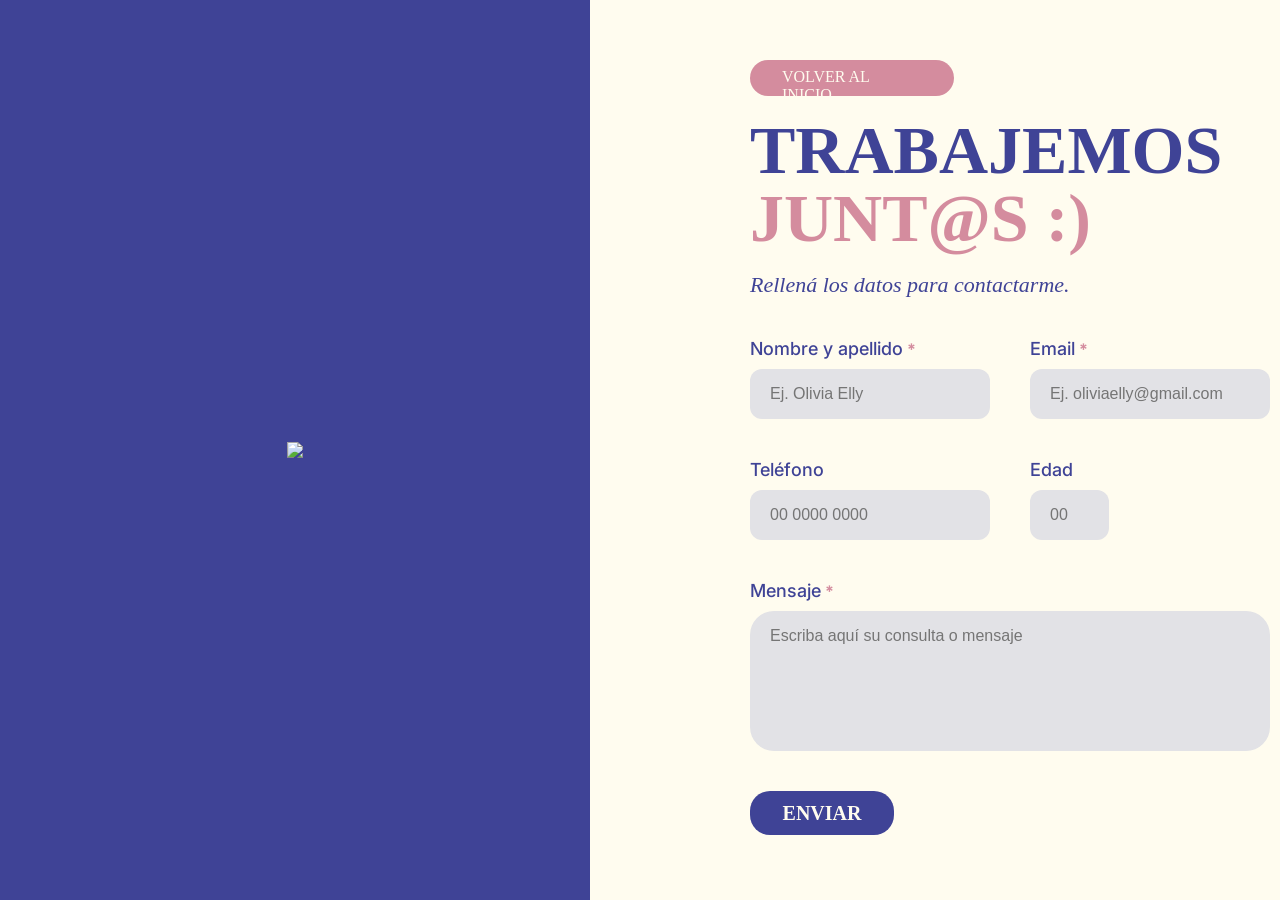
==== contacto.html @ 1c2009ad "Actualización 27/10/2026 PREENTREGA PORTFOLIO" ====
<!DOCTYPE html>
<html>

<head>
    <meta charset="utf-8" />
    <title>Caterina Delas - Contacto</title>
    <link rel="stylesheet" href="estilos.css">
    <link rel="icon" type="image/png" href="img/svg/ojo_abierto.svg">
    <style>
        @import url('https://fonts.googleapis.com/css2?family=Inter:ital,opsz,wght@0,14..32,100..900;1,14..32,100..900&display=swap');
    </style>
</head>

<body>
    <main class="contacto-grid">

        <section class="contacto-imagen">
            <img src="img/SVG/kt_borde.svg">
        </section>

        <section class="contacto-formulario">

            <article class="data-formulario">
                <a href="index.html" class="volver">Volver al inicio</a>

                <div class="data-formulario-h1">
                    <h1 id="trabajemos">TRABAJEMOS</h1>
                    <h1 id="juntos">JUNT@S :)</h1>
                </div>

                <p>Rellená los datos para contactarme.</p>

            </article>

            <article>

                <form id="formulario">

                    <div class="formulario-columna">

                        <div class="input-columna">
                            <label for="nombre">Nombre y apellido<span class="campo-obligatorio"> *</span></label>
                            <input type="text" name="nombre" id="nombre" maxlength="30" placeholder="Ej. Olivia Elly" required>
                        </div>

                        <div class="input-columna">
                            <label for="email">Email<span class="campo-obligatorio"> *</span></label>
                            <input type="email" name="email" id="email" placeholder="Ej. oliviaelly@gmail.com" required>

                        </div>

                    </div>

                    <div class="formulario-columna">

                        <div class="input-columna">
                            <label for="tel">Teléfono</label>
                            <input type="tel" name="telefono" id="telefono" maxlength="10" placeholder="00 0000 0000">
                        </div>

                        <div class="input-columna">
                            <label for="nombre">Edad</label>
                            <input type="number" name="edad" id="edad" min="18" max="100" placeholder="00">
                        </div>

                    </div>

                    <div id="input-mensaje">
                        <label for="mensaje">Mensaje<span class="campo-obligatorio"> *</span></label>
                        <textarea name="mensaje" id="mensaje" placeholder="Escriba aquí su consulta o mensaje"
                            required></textarea>
                    </div>

                    <button type="submit">ENVIAR</button>

                </form>

            </article>

        </section>

    </main>
</body>
---- estilos.css ----
/* CSS DOCUMENT */
@charset "UTF-8";

/* CHILLAX FONT */
@font-face {
    font-family: 'Chillax REGULAR';
    src: url(fuentes/Chillax-Regular.otf) format(opentype);
    font-weight: normal;
    font-style: normal;
}

@font-face {
    font-family: 'Chillax EXTRALIGHT';
    src: url(fuentes/Chillax-Extralight.otf) format(opentype);
    font-weight: 100;
    font-style: normal;
}

@font-face {
    font-family: 'Chillax MEDIUM';
    src: url(fuentes/Chillax-Medium.otf) format(opentype);
    font-weight: medium;
    font-style: normal;
}

@font-face {
    font-family: 'Chillax BOLD';
    src: url(fuentes/Chillax-Bold.otf) format(opentype);
    font-weight: bold;
    font-style: normal;
}

/* VARIABLES/ESTILOS */
:root {
    --blancont: #FFFCEF;
    --azul: #3F4396;
    --azul-texto: #2D2F6B;
    --rosita: #D48C9E;
    --rosa-texto: #C27688;
}

/* SELECTORES UNIVERSALES */
* {
    font-family: Inter;
    box-sizing: border-box;
    margin: 0;
    padding: 0;
    color: var(--azul);
    font-size: 16px;

}

/* BARRA DEL DESPLAZAMIENTO */

::-webkit-scrollbar {
    width: 10px;
    height: 10px;
}

::-webkit-scrollbar-track {
    background: transparent;
}

::-webkit-scrollbar-thumb {
    background-color: var(--rosita);
    border-radius: 10px;
}

/* ANIMACIONES */
.contenedor-ojito {
    position: relative;
    width: 40px;
    height: 40px;
}

.contenedor-ojito img {
    position: absolute;
    top: 0;
    left: 0;
    width: 100%;
    height: 100%;
    object-fit: contain;
}

@keyframes pestaneo {

    0%,
    90%,
    100% {
        opacity: 0;
    }

    93%,
    97% {
        opacity: 1;
    }
}

.ojo-cerrado {
    animation: pestaneo 2s infinite ease-in-out;
}

@keyframes flotar {
    0% {
        transform: translateY(0);
    }

    50% {
        transform: translateY(15px);
    }

    100% {
        transform: translateY(0);
    }
}

/** BODYs**/
body {
    display: flex;
    flex-direction: column;
    align-items: center;
    gap: 100px;
    background-color: var(--blancont);
    overflow-x: hidden;
    width: 100%;
    max-width: 1440px;
    margin: 0 auto;
    box-sizing: border-box;
}

a {
    text-decoration: none;
}

/** HEADERs **/
.header-container {
    width: 100%;
    display: flex;
    justify-content: center;
    align-items: center;
    padding: 20px 20px;
}

.header-azul {
    background-color: var(--azul);
    border-radius: 100px;
    display: flex;
    justify-content: space-between;
    align-items: center;
    width: 100%;
    max-width: 1440px;
    min-width: 590px;
    padding: 12px 40px;
    box-sizing: border-box;
}

header p {
    color: var(--blancont);
    font-family: Chillax, sans-serif;
    font-size: 16px;
    font-weight: 600;
}

.logo-y-nombre {
    display: flex;
    height: 33px;
    align-items: center;
    gap: 10px;
}

nav {
    display: flex;
    flex-direction: row;
    gap: 20px;
}

.botones-nav {
    font-family: 'Chillax', sans-serif;
    font-size: 16px;
    font-weight: 400;
    color: var(--blancont);
    transition: font-weight 0.15s ease;
}

.botones-nav:hover {
    font-weight: 600;
}

/** FOOTERs **/
footer {
    display: flex;
    justify-content: space-between;
    align-items: center;
    max-width: 1440px;
    width: 100%;
    margin: 0 auto;
    padding: 40px 20px;
    box-sizing: border-box;
}

footer p {
    font-family: Chillax;
    color: var(--azul);
    margin: 10px 0;
}

.footer-nav a {
    color: var(--azul);
}

/** INDEX.HTML **/

/* INDEX.HTML - MAIN */
main {
    display: flex;
    width: 100%;
    flex-direction: column;
    align-items: flex-start;
    gap: 100px;
}

/* INDEX.HTML - section portada */
.portada {
    position: relative;
    display: flex;
    flex-direction: column;
    justify-content: space-between;
    align-items: center;
    width: 100%;
    max-width: 1440px;
    min-height: 80vh;
    margin: 0 auto;
    gap: 40px;
    box-sizing: border-box;
}

.portada-nombre-y-bajada {
    display: flex;
    flex-direction: column;
    text-align: center;
    align-items: center;
    gap: 20px;
    margin: auto 0;
}

.portada-nombre-y-bajada h1 {
    color: var(--azul);
    text-align: center;
    font-family: Chillax, sans-serif;
    font-size: clamp(40px, 10vw, 160px);
    font-weight: 600;
    line-height: 1.1;

}

.portada-nombre-y-bajada h4 {
    color: var(--rosa-texto);
    text-align: center;
    font-family: Chillax, sans-serif;
    font-size: clamp(16px, 2.5vw, 28px);
    font-weight: 600;
    line-height: 1.2;
}

/* INDEX.HTML - flechita de portada */
.portada img {
    position: relative;
    width: 68px;
    height: 72px;
    animation: flotar 1s ease-in-out infinite;
    margin-top: 20px;
}

/* INDEX.HTML -  section contenidos */
.contenidos {
    display: flex;
    flex-direction: row;
    width: 100%;
    max-width: 1440px;
    padding: 50px 0;
    align-items: center;
    box-sizing: border-box;
    gap: 60px
}

.contenidos-botones-todos {
    display: flex;
    width: 100%;
    max-width: auto;
    flex-direction: column;
    align-items: center;
    gap: 60px;
}

/* INDEX.HTML - proyectos y contacto */

.contenidos-botones-todos a {
    display: flex;
    width: 100%;
    max-width: 560px;
    padding: 24px 34px;
    align-items: center;
    justify-content: space-between;
    gap: 10px;
    border-radius: 20px;
    background: var(--azul);
    color: var(--blancont);
    font-family: Chillax, sans-serif;
    font-size: 72px;
    font-weight: 600;
    line-height: 72px;
    box-sizing: border-box;
    white-space: nowrap;
    transition: width 0.3s ease, padding 0.3s ease, background-color 0.3s ease;
}

.contenidos-botones-todos a .asterisco-hover {
    width: 0;
    height: 0;
    opacity: 0;
    transform: scale(0.5);
    transition: all 0.3s ease;
}

.contenidos-botones-todos a:hover {
    max-width: 630px;
    width: 100%;
    padding: 42px 34px;
    align-items: flex-start;
    background: var(--rosita);
}

.contenidos-botones-todos a:hover .asterisco-hover {
    width: 44px;
    height: 34px;
    opacity: 1;
    transform: scale(1);
}

/* INDEX.HTML - sobre mí (el desplegable) */
.desplegable {
    display: flex;
    flex-direction: column;
    align-items: flex-start;
    justify-content: flex-start;
    width: 100%;
    max-width: 560px;
    padding: 24px 34px;
    border-radius: 20px;
    border: none;
    background: var(--azul);
    color: var(--blancont);
    font-family: Chillax, sans-serif;
    font-size: 72px;
    font-weight: 600;
    line-height: 72px;
    box-sizing: border-box;
    overflow: hidden;
    cursor: default;
    position: relative;
    text-align: left;
    transition: width 0.3s ease, height 0.3s ease, padding 0.3s ease, background-color 0.3s ease;
}

.desplegable p {
    color: var(--blancont);
    font-family: Chillax, sans-serif;
    font-size: 72px;
    font-weight: 600;
    line-height: 72px;
}

.desplegable p:first-child {
    margin: 0;
    white-space: nowrap;
}

.desplegable .texto-desplegado {
    opacity: 0;
    font-size: 22px;
    font-weight: 400;
    line-height: 32px;
    margin-top: 0;
    max-height: 0;
    overflow: hidden;
    transition: opacity 0.3s ease, max-height 0.3s ease, margin-top 0.3s ease;
}

.desplegable .asterisco-hover {
    width: 0;
    height: 0;
    opacity: 0;
    transition: all 0.3s ease;
}

.desplegable:hover {
    max-width: 630px;
    width: 100%;
    height: auto;
    padding: 42px 34px;
    background: var(--rosita);
}

.desplegable:hover .texto-desplegado {
    opacity: 1;
    max-height: 500px;
    margin-top: 28px;
}

.desplegable:hover .asterisco-hover {
    width: 44px;
    height: 34px;
    opacity: 1;
    position: absolute;
    top: 42px;
    right: 34px;
}

/** CONTACTO.HTML **/

/* CONTACTO.HTML - MAIN */

/* CONTACTO.HTML - grilla contenedor */
.contacto-grid {
    display: grid;
    grid-template-columns: 1fr 1fr;
    width: 100vw;
    height: 100vh;
    max-width: none;
    box-sizing: border-box;
    margin: 0px;
    padding: 0px;

}

/* CONTACTO.HTML - imagen */

.contacto-imagen {
    background-color: var(--azul);
    padding: 100px;
    width: 100%;
    height: 100%;
    display: flex;
    justify-content: center;
    align-items: center;
    height: 100%;
    box-sizing: border-box;
}

/* CONTACTO.HTML - formulario */

.contacto-formulario {
    width: 100%;
    height: 100vh;
    overflow-y: auto;
    display: flex;
    flex-direction: column;
    justify-content: flex-start;
    align-items: flex-start;
    padding: 60px;
    box-sizing: border-box;
    background-color: var(--blancont);
    gap: 40px;
}

.data-formulario {
    display: flex;
    flex-direction: column;
    gap: 20px;
}

.contacto-formulario p {
    font-family: Chillax;
    font-size: 22px;
    font-style: italic;
    font-weight: 500;
}

/* CONTACTO.HTML - volver al inicio */

.contacto-formulario a {
    width: 204px;
    height: 36px;
    background-color: var(--rosita);
    color: var(--blancont);
    padding: 8px 32px;
    border-radius: 20px;
    font-family: Chillax;
    font-weight: 400;
    font-size: 16px;
    cursor: pointer;
    text-transform: uppercase;
    display: inline-block;
    border: none;
}

/* CONTACTO.HTML - h1 */

.contacto-formulario h1 {
    font-family: Chillax;
    font-size: 68px;
    font-weight: 600;
    line-height: 68px;
}

#trabajemos {
    color: var(--azul)
}

#juntos {
    color: var(--rosita)
}

#formulario {
    display: flex;
    flex-direction: column;
    gap: 40px;
}

/* CONTACTO.HTML - inputs */

label {
    font-weight: 500;
    font-size: 18px;
}

.formulario-columna {
    display: flex;
    flex-direction: row;
    gap: 40px;
}

.input-columna {
    display: flex;
    flex-direction: column;
    gap: 10px;
}

.formulario-columna input {

    width: auto;
    padding: 16px 20px;
    background-color: #E2E2E6;
    border: none;
    border-radius: 12px;
    font-family: Chillax, sans-serif;
    font-size: 16px;
    color: var(--azul);
    box-sizing: border-box;
    outline: none;
}

/* esto se supone que saca las flechitas del input de "edad" */

input[type="number"]::-webkit-inner-spin-button,
input[type="number"]::-webkit-outer-spin-button {
    -webkit-appearance: none;
    margin: 0;
}

#input-mensaje {
    display: flex;
    flex-direction: column;
    gap: 10px;
}

#input-mensaje textarea {
    width: 100%;
    max-width: 600px;
    height: 140px;
    padding: 16px 20px;
    background-color: #E2E2E6;
    border: none;
    border-radius: 24px;
    font-family: Chillax, sans-serif;
    font-size: 16px;
    color: var(--azul);
    box-sizing: border-box;
    outline: none;
    resize: none;
}

/* esto le agrega color al asterisco en los campos obligatorios*/

.campo-obligatorio {
    color: var(--rosita);
    font-weight: bold;
}

/* CONTACTO.HTML - enviar o submit */

.contacto-formulario button {
    width: 144px;
    height: 44px;
    background-color: var(--azul);
    color: var(--blancont);
    padding: 8px 32px;
    border-radius: 20px;
    font-family: Chillax;
    font-weight: 600;
    font-size: 20px;
    cursor: pointer;
    text-transform: uppercase;
    display: inline-block;
    border: none;
}

/** PROYECTOS.HTML **/

/* PROYECTOS.HTML - MAIN*/

.proyectos-titulo {
    color: var(--Rosita, #DB8E9E);
    font-family: Chillax;
    font-size: 80px;
    font-weight: 600;
    line-height: 80px;
}

.proyectos-grupos {
    display: flex;
    flex-direction: column;
    gap: 100px;
}

.proyectos-grupos h2 {
    color: var(--Azul, #4242A0);
    font-family: Chillax;
    font-size: 40px;
    font-weight: 400;
    line-height: 40px;
}

.proyectos-grupos img {
    border-radius: 20px;
}

/* PROYECTOS.HTML - grupos de tarjetas */

.proyectos {
    display: flex;
    flex-direction: column;
    align-items: flex-start;
    align-content: flex-start;
    gap: 40px;
    flex-wrap: wrap;
}

/* PROYECTOS.HTML - filas de tarjetas */

.fila {
    display: flex;
    align-items: center;
    align-content: center;
    gap: 16px;
    flex-wrap: wrap;
}

/* PROYECTOS.HTML - tarjetas */

.tarjeta-proyecto {
    position: relative;
    display: inline-block;
    border-radius: 20px;
    overflow: hidden;
    text-decoration: none;
    cursor: pointer;
}

.proyecto-portada {
    object-fit: cover;
}

.proyecto-overlay {
    position: absolute;
    top: 0;
    left: 0;
    width: 469px;
    height: 308px;
    background-color: var(--azul);
    display: flex;
    align-items: center;
    justify-content: center;
    padding: 40px;
    box-sizing: border-box;
    border-radius: 20px;
    opacity: 0;
    transition: opacity 0.3s ease;
}

.proyecto-overlay p {
    color: var(--blancont);
    font-family: Chillax;
    font-size: 32px;
    font-weight: 500;
    line-height: 36px;
    margin: 0;

}

/* PROYECTOS.HTML - tarjetas - hover */
.tarjeta-proyecto:hover .proyecto-overlay {
    opacity: 90%;
}

/* PROYECTOS.HTML - visuales */

.tarjeta-visuales {
    display: flex;
    flex-direction: column;
    align-items: flex-start;
    gap: 20px;
}

.tarjeta-visuales video {
    border-radius: 20px;
}

.bajada-ilustraciones-visuales {
    display: flex;
    height: 28px;
    align-items: center;
    gap: 12px;
}

.bajada-ilustraciones-visuales-fecha {
    border-radius: 16px;
    background: var(--Azul, #4242A0);
    display: flex;
    height: 28px;
    width: 70px;
    justify-content: center;
    align-items: center;
    color: var(--Blancont, #FFFCEF);
    font-family: Chillax;
    font-size: 18px;
    font-weight: 500;
    line-height: 20px;
}

/* PROYECTOS.HTML - grilla */

.grid-container-ilustraciones {

    width: 100%;
    max-width: 1440px;
    height: auto;
    display: grid;
    grid-template-columns: repeat(4, 348px);
    grid-template-rows: auto;
    gap: 40px 20px;
    grid-gap: 40px 20px;
}

.a {
    grid-column-start: 1;
    grid-column-end: 3;
}


/* PROYECTOS.HTML - grilla - items */

.grid-item {
    display: flex;
    flex-direction: column;
    gap: 20px;
}

.grid-item img {
    border-radius: 20px;
    width: 100%;
    height: 100%;
    object-fit: cover;
    transition: transform 0.3s ease;
}

/* items - hover */

.grid-item:hover img {
    transform: scale(1.05)
}

/* PROYECTOS.HTML - currículum */

.curriculum-accordion {
    width: 100%;
    max-width: 1440px;
    margin: 40px auto;
    display: flex;
    flex-direction: column;
    align-items: center;
}

.curriculum-accordion summary {
    list-style: none;
    cursor: pointer;
    background-color: var(--rosita);
    color: var(--blancont);
    padding: 12px 32px;
    border-radius: 20px;
    font-family: Chillax;
    font-weight: 400;
    font-size: 16px;
    text-transform: uppercase;
    display: inline-block;
    transition: transform 0.2s ease;
    text-align: center;
}

.curriculum-accordion summary::-webkit-details-marker {
    display: none;
}

.curriculum-accordion summary:hover {
    transform: scale(1.05);
}

.curriculum-accordion[open] > summary {
    display: none;
}

.curriculum-contenido-interno {
    display: flex;
    flex-direction: column;
    gap: 40px;
    width: 100%;
    padding: 40px 80px;
    box-sizing: border-box;
    background-color: transparent;
}

.contenedor-boton-cerrar {
    display: flex;
    justify-content: center;
    margin-top: 40px;
}

.boton-curriculum.cerrar {
    background-color: var(--rosita);
    color: var(--blancont);
    padding: 12px 32px;
    border-radius: 20px;
    font-family: Chillax;
    font-weight: 400;
    font-size: 16px;
    cursor: pointer;
    text-transform: uppercase;
    border: none;
    transition: transform 0.2s ease;
}

.boton-curriculum.cerrar:hover {
    transform: scale(1.05);
}

/* Títulos h2 unificados */
.curriculum-contenido-interno h2 {
    font-family: Chillax;
    color: var(--azul);
    font-size: 1.8rem;
    font-weight: 600;
    margin-top: 50px;
    margin-bottom: 30px;
}

.contenido {
    display: flex;
    flex-direction: column;
    gap: 16px;
    width: 100%;
    max-width: 1000px;
}

.contenido p {
    color: var(--azul-texto);
    line-height: 1.3rem;
    font-size: 1rem;
    margin: 0;
}

.contenido h4 {
    color: var(--azul);
    margin: 10px 0 5px 0;
    font-size: 1.2rem;
}

.contenido .duracion {
    color: var(--rosa-texto);
    margin: 10px 0;
    font-weight: 500;
}

.secciones-agrupadas {
    display: flex;
    flex-direction: row;
    flex-wrap: wrap;
    gap: 40px;
    margin-top: 20px;
    justify-content: space-between;
}

.secciones {
    display: flex;
    flex-direction: column;
    gap: 12px;
    flex: 1;
    min-width: 200px;
}

.secciones ul {
    list-style: disc;
    padding-left: 20px;
    margin: 0;
    line-height: 1.7rem;
}

.secciones li::marker {
    color: var(--rosita);
}

.secciones li {
    color: var(--azul-texto);
    font-size: 0.95rem;
}

.programas {
    display: flex;
    gap: 10px;
    align-items: center;
    font-style: italic;
    color: var(--azul-texto);
    margin-bottom: 8px;
}
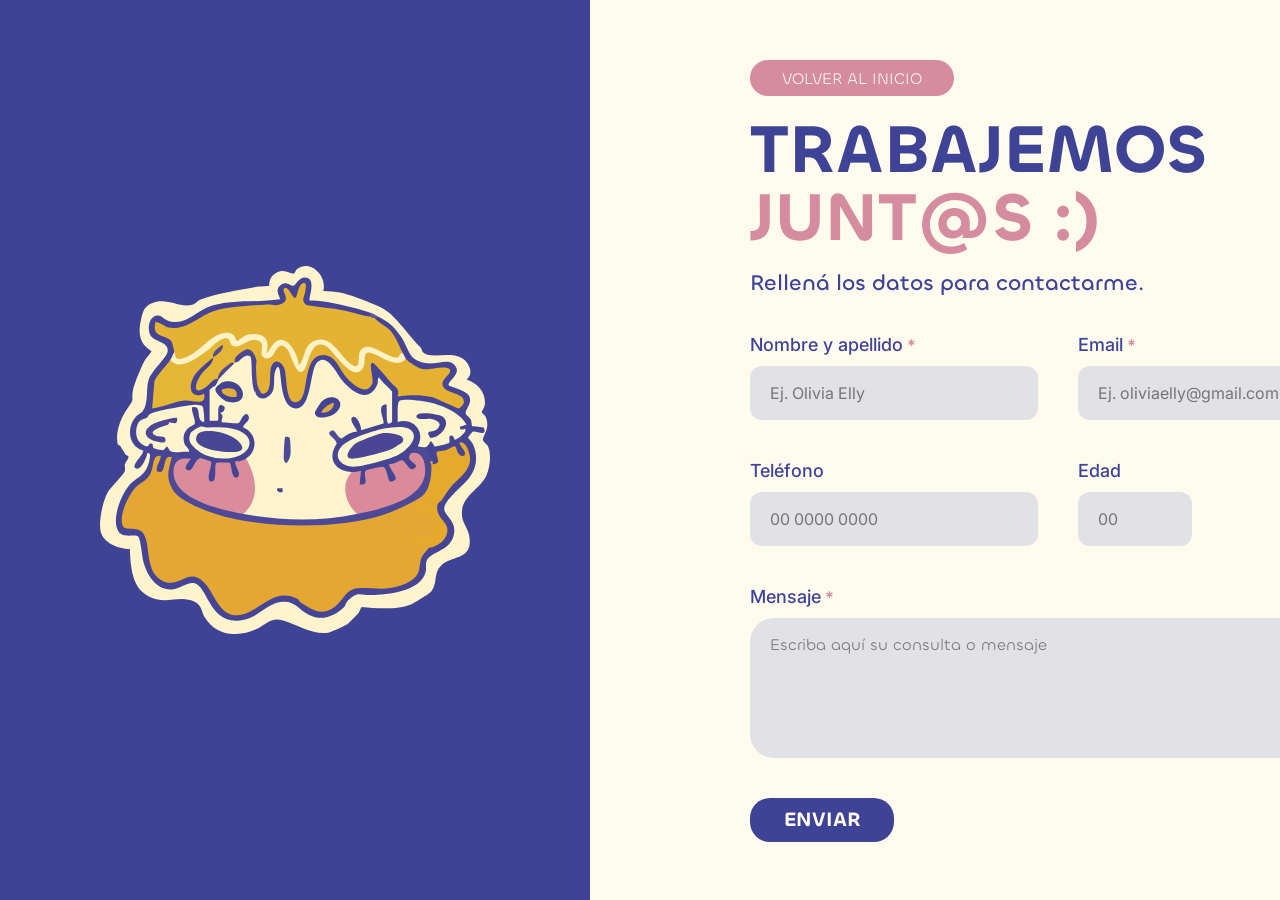
==== commit 1249800f: "Actualización 26/10/2026 PREENTREGA PORTFOLIO" ====
--- a/contacto.html
+++ b/contacto.html
@@ -12,10 +12,10 @@
 </head>
 
 <body>
-    <main class="contacto-grid">
+    <main class="contacto-contenedor">
 
         <section class="contacto-imagen">
-            <img src="img/SVG/kt_borde.svg">
+            <img src="img/svg/kt_borde.svg" alt="kt">
         </section>
 
         <section class="contacto-formulario">
--- a/estilos.css
+++ b/estilos.css
@@ -2,31 +2,46 @@
 @charset "UTF-8";
 
 /* CHILLAX FONT */
+
+@font-face {
+    font-family: 'Chillax EXTRALIGHT';
+    src: url(fuentes/Chillax-Extralight.otf) format(opentype);
+    font-weight: 200;
+    font-style: normal;
+}
+
+@font-face {
+    font-family: 'Chillax LIGHT';
+    src: url(fuentes/Chillax-Light.otf) format(opentype);
+    font-weight: 300;
+    font-style: normal;
+}
+
 @font-face {
     font-family: 'Chillax REGULAR';
     src: url(fuentes/Chillax-Regular.otf) format(opentype);
-    font-weight: normal;
-    font-style: normal;
-}
-
-@font-face {
-    font-family: 'Chillax EXTRALIGHT';
-    src: url(fuentes/Chillax-Extralight.otf) format(opentype);
-    font-weight: 100;
+    font-weight: 400;
     font-style: normal;
 }
 
 @font-face {
     font-family: 'Chillax MEDIUM';
     src: url(fuentes/Chillax-Medium.otf) format(opentype);
-    font-weight: medium;
+    font-weight: 500;
+    font-style: normal;
+}
+
+@font-face {
+    font-family: 'Chillax SEMIBOLD';
+    src: url(fuentes/Chillax-Semibold.otf) format(opentype);
+    font-weight: 600;
     font-style: normal;
 }
 
 @font-face {
     font-family: 'Chillax BOLD';
     src: url(fuentes/Chillax-Bold.otf) format(opentype);
-    font-weight: bold;
+    font-weight: 700;
     font-style: normal;
 }
 
@@ -47,6 +62,7 @@
     padding: 0;
     color: var(--azul);
     font-size: 16px;
+    line-height: 22px;
 
 }
 
@@ -126,6 +142,7 @@
     max-width: 1440px;
     margin: 0 auto;
     box-sizing: border-box;
+
 }
 
 a {
@@ -156,9 +173,8 @@
 
 header p {
     color: var(--blancont);
-    font-family: Chillax, sans-serif;
+    font-family: 'Chillax SEMIBOLD';
     font-size: 16px;
-    font-weight: 600;
 }
 
 .logo-y-nombre {
@@ -175,15 +191,14 @@
 }
 
 .botones-nav {
-    font-family: 'Chillax', sans-serif;
+    font-family: 'Chillax REGULAR';
     font-size: 16px;
-    font-weight: 400;
     color: var(--blancont);
     transition: font-weight 0.15s ease;
 }
 
 .botones-nav:hover {
-    font-weight: 600;
+    font-family: 'Chillax SEMIBOLD';
 }
 
 /** FOOTERs **/
@@ -199,7 +214,7 @@
 }
 
 footer p {
-    font-family: Chillax;
+    font-family: 'Chillax LIGHT';
     color: var(--azul);
     margin: 10px 0;
 }
@@ -246,20 +261,18 @@
 .portada-nombre-y-bajada h1 {
     color: var(--azul);
     text-align: center;
-    font-family: Chillax, sans-serif;
-    font-size: clamp(40px, 10vw, 160px);
-    font-weight: 600;
-    line-height: 1.1;
+    font-family: 'Chillax SEMIBOLD';
+    font-size: 160px;
+    line-height: 170px;
 
 }
 
 .portada-nombre-y-bajada h4 {
     color: var(--rosa-texto);
     text-align: center;
-    font-family: Chillax, sans-serif;
-    font-size: clamp(16px, 2.5vw, 28px);
-    font-weight: 600;
-    line-height: 1.2;
+    font-family: 'Chillax SEMIBOLD';
+    font-size: 28px;
+    line-height: 30px;
 }
 
 /* INDEX.HTML - flechita de portada */
@@ -305,9 +318,8 @@
     border-radius: 20px;
     background: var(--azul);
     color: var(--blancont);
-    font-family: Chillax, sans-serif;
+    font-family: 'Chillax SEMIBOLD';
     font-size: 72px;
-    font-weight: 600;
     line-height: 72px;
     box-sizing: border-box;
     white-space: nowrap;
@@ -402,6 +414,8 @@
 }
 
 .desplegable:hover .texto-desplegado {
+    font-family: Inter;
+    font-weight: 500;
     opacity: 1;
     max-height: 500px;
     margin-top: 28px;
@@ -420,8 +434,8 @@
 
 /* CONTACTO.HTML - MAIN */
 
-/* CONTACTO.HTML - grilla contenedor */
-.contacto-grid {
+/* CONTACTO.HTML - contenedor */
+.contacto-contenedor {
     display: grid;
     grid-template-columns: 1fr 1fr;
     width: 100vw;
@@ -430,7 +444,6 @@
     box-sizing: border-box;
     margin: 0px;
     padding: 0px;
-
 }
 
 /* CONTACTO.HTML - imagen */
@@ -470,10 +483,8 @@
 }
 
 .contacto-formulario p {
-    font-family: Chillax;
+    font-family: 'Chillax MEDIUM';
     font-size: 22px;
-    font-style: italic;
-    font-weight: 500;
 }
 
 /* CONTACTO.HTML - volver al inicio */
@@ -485,8 +496,7 @@
     color: var(--blancont);
     padding: 8px 32px;
     border-radius: 20px;
-    font-family: Chillax;
-    font-weight: 400;
+    font-family: 'Chillax REGULAR';
     font-size: 16px;
     cursor: pointer;
     text-transform: uppercase;
@@ -497,9 +507,8 @@
 /* CONTACTO.HTML - h1 */
 
 .contacto-formulario h1 {
-    font-family: Chillax;
+    font-family: 'Chillax SEMIBOLD';
     font-size: 68px;
-    font-weight: 600;
     line-height: 68px;
 }
 
@@ -543,7 +552,7 @@
     background-color: #E2E2E6;
     border: none;
     border-radius: 12px;
-    font-family: Chillax, sans-serif;
+    font-family: Inter, sans-serif;
     font-size: 16px;
     color: var(--azul);
     box-sizing: border-box;
@@ -572,7 +581,7 @@
     background-color: #E2E2E6;
     border: none;
     border-radius: 24px;
-    font-family: Chillax, sans-serif;
+    font-family: 'Chillax REGULAR';
     font-size: 16px;
     color: var(--azul);
     box-sizing: border-box;
@@ -596,8 +605,7 @@
     color: var(--blancont);
     padding: 8px 32px;
     border-radius: 20px;
-    font-family: Chillax;
-    font-weight: 600;
+    font-family: 'Chillax SEMIBOLD';
     font-size: 20px;
     cursor: pointer;
     text-transform: uppercase;
@@ -610,10 +618,9 @@
 /* PROYECTOS.HTML - MAIN*/
 
 .proyectos-titulo {
-    color: var(--Rosita, #DB8E9E);
-    font-family: Chillax;
+    color: var(--Rosita);
+    font-family: 'Chillax SEMIBOLD';
     font-size: 80px;
-    font-weight: 600;
     line-height: 80px;
 }
 
@@ -624,10 +631,9 @@
 }
 
 .proyectos-grupos h2 {
-    color: var(--Azul, #4242A0);
-    font-family: Chillax;
+    color: var(--Azul);
+    font-family: 'Chillax REGULAR';
     font-size: 40px;
-    font-weight: 400;
     line-height: 40px;
 }
 
@@ -690,9 +696,8 @@
 
 .proyecto-overlay p {
     color: var(--blancont);
-    font-family: Chillax;
+    font-family: 'Chillax LIGHT';
     font-size: 32px;
-    font-weight: 500;
     line-height: 36px;
     margin: 0;
 
@@ -700,7 +705,7 @@
 
 /* PROYECTOS.HTML - tarjetas - hover */
 .tarjeta-proyecto:hover .proyecto-overlay {
-    opacity: 90%;
+    opacity: 95%;
 }
 
 /* PROYECTOS.HTML - visuales */
@@ -725,16 +730,15 @@
 
 .bajada-ilustraciones-visuales-fecha {
     border-radius: 16px;
-    background: var(--Azul, #4242A0);
+    background: var(--azul);
     display: flex;
     height: 28px;
     width: 70px;
     justify-content: center;
     align-items: center;
-    color: var(--Blancont, #FFFCEF);
-    font-family: Chillax;
+    color: var(--blancont);
+    font-family: 'Chillax MEDIUM';
     font-size: 18px;
-    font-weight: 500;
     line-height: 20px;
 }
 
@@ -769,7 +773,7 @@
 .grid-item img {
     border-radius: 20px;
     width: 100%;
-    height: 100%;
+    height: 470px;
     object-fit: cover;
     transition: transform 0.3s ease;
 }
@@ -777,7 +781,7 @@
 /* items - hover */
 
 .grid-item:hover img {
-    transform: scale(1.05)
+    transform: scale(1.03)
 }
 
 /* PROYECTOS.HTML - currículum */
@@ -798,8 +802,7 @@
     color: var(--blancont);
     padding: 12px 32px;
     border-radius: 20px;
-    font-family: Chillax;
-    font-weight: 400;
+    font-family: 'Chillax REGULAR';
     font-size: 16px;
     text-transform: uppercase;
     display: inline-block;
@@ -815,7 +818,7 @@
     transform: scale(1.05);
 }
 
-.curriculum-accordion[open] > summary {
+.curriculum-accordion[open]>summary {
     display: none;
 }
 
@@ -840,8 +843,7 @@
     color: var(--blancont);
     padding: 12px 32px;
     border-radius: 20px;
-    font-family: Chillax;
-    font-weight: 400;
+    font-family: 'Chillax REGULAR';
     font-size: 16px;
     cursor: pointer;
     text-transform: uppercase;
@@ -855,10 +857,9 @@
 
 /* Títulos h2 unificados */
 .curriculum-contenido-interno h2 {
-    font-family: Chillax;
+    font-family: 'Chillax SEMIBOLD';
     color: var(--azul);
     font-size: 1.8rem;
-    font-weight: 600;
     margin-top: 50px;
     margin-bottom: 30px;
 }
@@ -930,4 +931,107 @@
     font-style: italic;
     color: var(--azul-texto);
     margin-bottom: 8px;
+}
+
+/** "ILUSTRACION-ZOOM".HTML **/
+
+/* "ILUSTRACION-ZOOM".HTML - body */
+/* este body es para que aparezca siempre con el zoomde 90% se supone */
+
+.pagina-con-zoom {
+    transform: scale(0.9);
+    width: 111.11vw;
+    min-height: 111.11vh;
+    overflow-x: hidden;
+}
+
+/* "ILUSTRACION-ZOOM".HTML - contenedor */
+
+.ilustracion-zoom-contenedor {
+    display: flex;
+    flex-direction: row;
+    width: 100vw;
+    height: 100vh;
+    box-sizing: border-box;
+    margin: 0;
+    padding: 0;
+    background-color: var(--blancont);
+}
+
+/* "ILUSTRACION-ZOOM".HTML - data */
+
+.ilustracion-data {
+    flex: 1;
+    height: 100vh;
+    overflow-y: auto;
+    display: flex;
+    flex-direction: column;
+    justify-content: space-between;
+    align-items: flex-end;
+    padding: 60px;
+    box-sizing: border-box;
+    background-color: var(--blancont);
+    gap: 40px;
+}
+
+.header-trucho {
+    display: flex;
+    flex-direction: row;
+    justify-content: space-between;
+    align-items: center;
+    align-self: stretch;
+}
+
+.header-trucho p {
+    width: 348px;
+    font-family: 'Chillax SEMIBOLD';
+}
+
+.ilustracion-descripcion {
+    display: flex;
+    width: 348px;
+    flex-direction: column;
+    align-items: flex-start;
+    gap: 20px;
+}
+
+.ilustracion-descripcion h1 {
+
+    color: var(--rosa-texto);
+    font-family: 'Chillax SEMIBOLD';
+    font-size: 40px;
+    line-height: 48px;
+}
+
+.ilustracion-descripcion h2 {
+
+    color: var(--rosa-texto);
+    font-family: 'Chillax REGULAR';
+    font-size: 20px;
+    line-height: 28px;
+}
+
+.ilustracion-descripcion-titulo-bajada {
+    display: flex;
+    flex-direction: column;
+    align-items: flex-start;
+    gap: 8px;
+    align-self: stretch;
+}
+
+/* "ILUSTRACION-ZOOM".HTML - imagen */
+.ilustracion-zoom {
+    width: 1073px;
+    min-width: 1073px;
+    height: 1080px;
+    max-height: 100vh;
+    overflow: auto;
+    box-sizing: border-box;
+    position: relative;
+}
+
+.ilustracion-zoom img {
+    display: block;
+    max-width: none;
+    height: auto;
 }
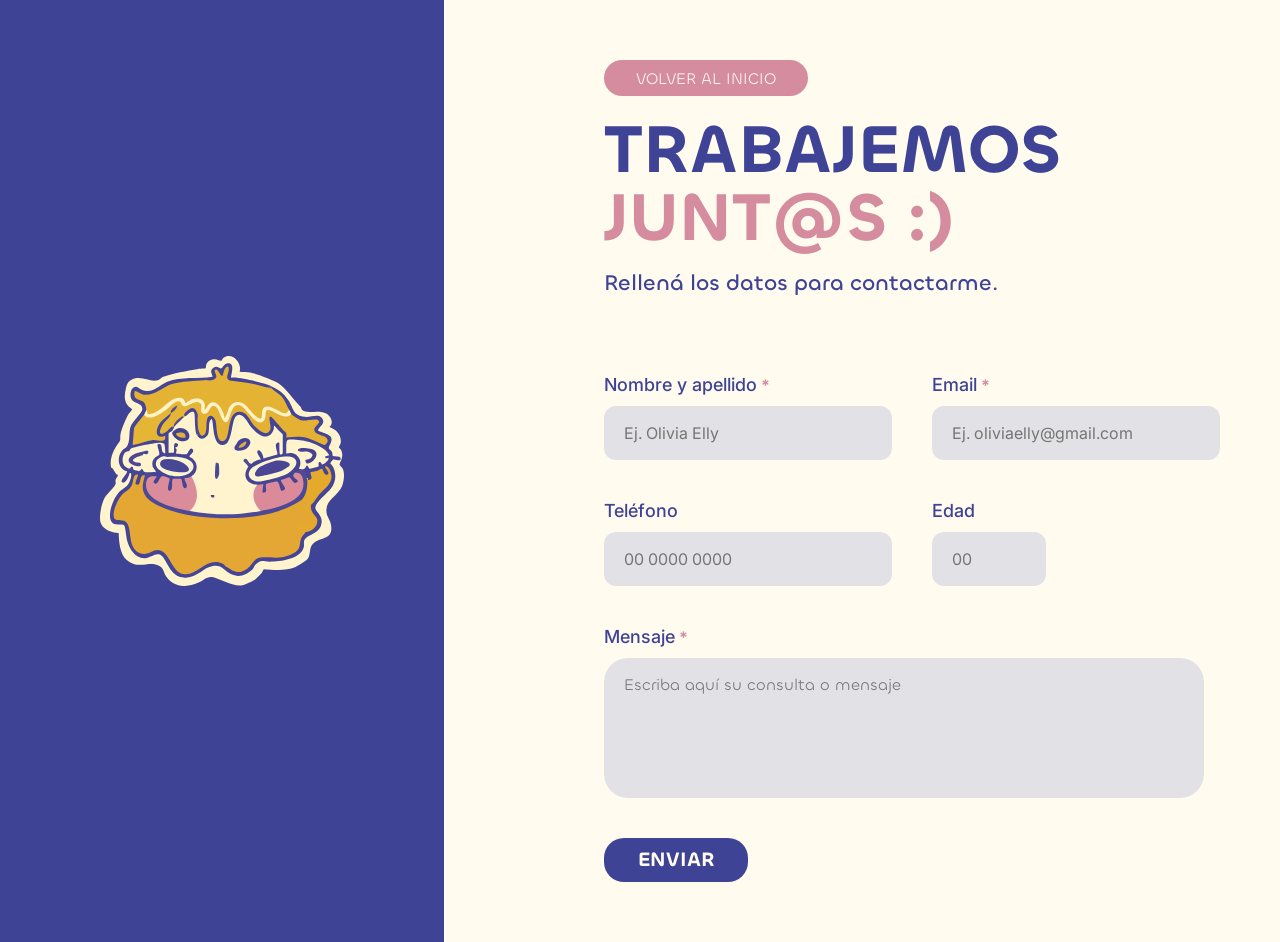
==== commit 46ae84ee: "Actualización 26/10/2026 PREENTREGA PORTFOLIO" ====
--- a/contacto.html
+++ b/contacto.html
@@ -11,7 +11,7 @@
     </style>
 </head>
 
-<body>
+<body class="body-contacto">
     <main class="contacto-contenedor">
 
         <section class="contacto-imagen">
--- a/estilos.css
+++ b/estilos.css
@@ -139,9 +139,9 @@
     background-color: var(--blancont);
     overflow-x: hidden;
     width: 100%;
-    max-width: 1440px;
     margin: 0 auto;
     box-sizing: border-box;
+    margin: 0 40px;
 
 }
 
@@ -229,9 +229,11 @@
 main {
     display: flex;
     width: 100%;
-    flex-direction: column;
-    align-items: flex-start;
+    height: auto;
+    flex-direction: column;
+    align-items: center;
     gap: 100px;
+    padding: 0 20px;
 }
 
 /* INDEX.HTML - section portada */
@@ -239,7 +241,6 @@
     position: relative;
     display: flex;
     flex-direction: column;
-    justify-content: space-between;
     align-items: center;
     width: 100%;
     max-width: 1440px;
@@ -289,7 +290,6 @@
     display: flex;
     flex-direction: row;
     width: 100%;
-    max-width: 1440px;
     padding: 50px 0;
     align-items: center;
     box-sizing: border-box;
@@ -434,6 +434,10 @@
 
 /* CONTACTO.HTML - MAIN */
 
+.body-contacto {
+    margin: 0;
+}
+
 /* CONTACTO.HTML - contenedor */
 .contacto-contenedor {
     display: grid;
@@ -463,9 +467,6 @@
 /* CONTACTO.HTML - formulario */
 
 .contacto-formulario {
-    width: 100%;
-    height: 100vh;
-    overflow-y: auto;
     display: flex;
     flex-direction: column;
     justify-content: flex-start;
@@ -473,7 +474,7 @@
     padding: 60px;
     box-sizing: border-box;
     background-color: var(--blancont);
-    gap: 40px;
+    gap: 80px;
 }
 
 .data-formulario {
@@ -935,16 +936,6 @@
 
 /** "ILUSTRACION-ZOOM".HTML **/
 
-/* "ILUSTRACION-ZOOM".HTML - body */
-/* este body es para que aparezca siempre con el zoomde 90% se supone */
-
-.pagina-con-zoom {
-    transform: scale(0.9);
-    width: 111.11vw;
-    min-height: 111.11vh;
-    overflow-x: hidden;
-}
-
 /* "ILUSTRACION-ZOOM".HTML - contenedor */
 
 .ilustracion-zoom-contenedor {
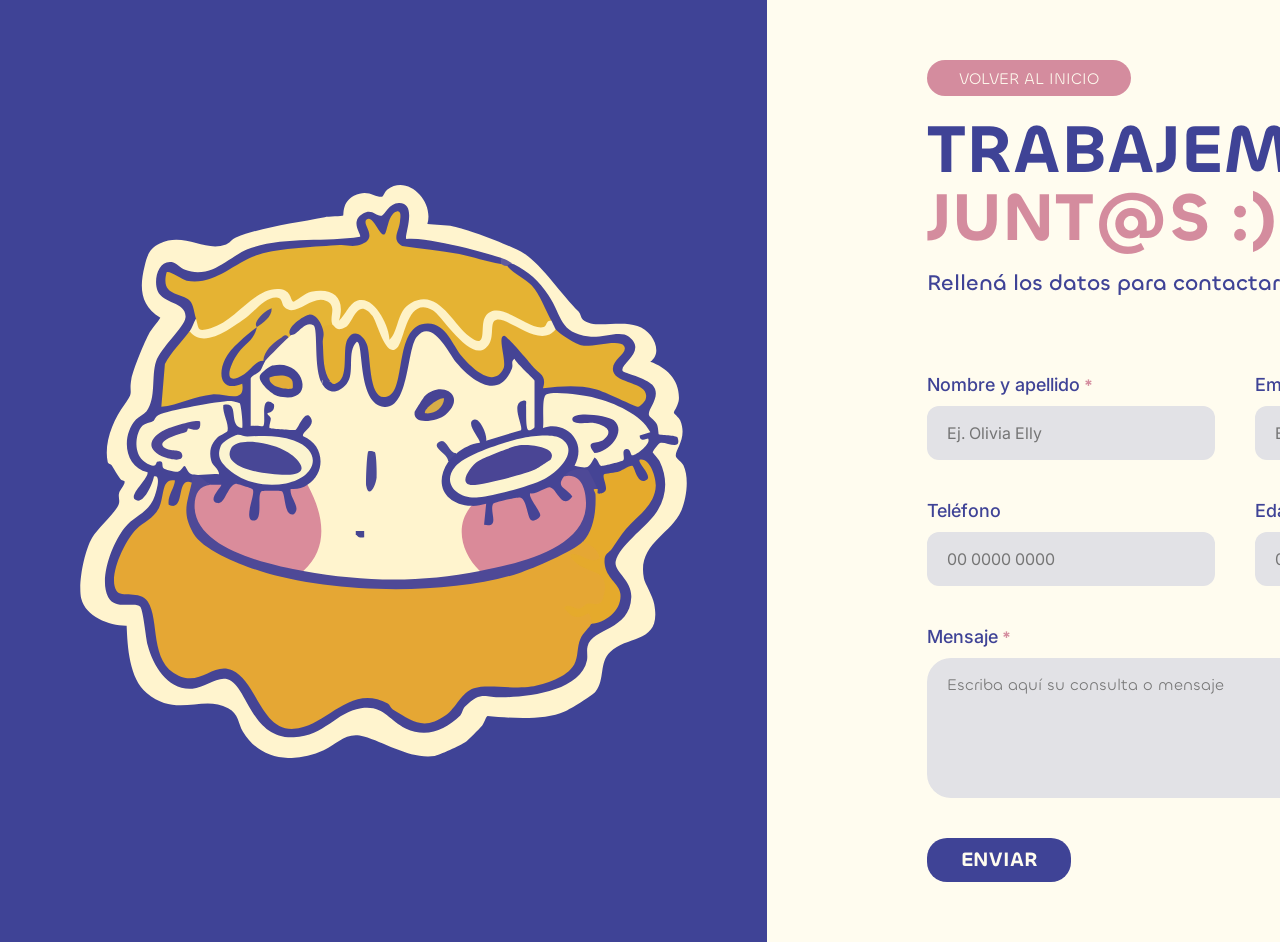
==== commit a6b007fb: "Actualización 28/10/2026" ====
--- a/contacto.html
+++ b/contacto.html
@@ -15,17 +15,19 @@
     <main class="contacto-contenedor">
 
         <section class="contacto-imagen">
-            <img src="img/svg/kt_borde.svg" alt="kt">
+            <img src="img/svg/kt_borde.svg" alt="kt" width="607" height="573">
         </section>
 
         <section class="contacto-formulario">
 
             <article class="data-formulario">
-                <a href="index.html" class="volver">Volver al inicio</a>
+                <a href="index.html">Volver al inicio</a>
 
-                <div class="data-formulario-h1">
-                    <h1 id="trabajemos">TRABAJEMOS</h1>
-                    <h1 id="juntos">JUNT@S :)</h1>
+                <div>
+                    <h1>
+                    <span id="trabajemos">TRABAJEMOS</h1>
+                    <span id="juntos">JUNT@S :)</h1>
+                    </h1>
                 </div>
 
                 <p>Rellená los datos para contactarme.</p>
@@ -59,7 +61,7 @@
                         </div>
 
                         <div class="input-columna">
-                            <label for="nombre">Edad</label>
+                            <label for="edad">Edad</label>
                             <input type="number" name="edad" id="edad" min="18" max="100" placeholder="00">
                         </div>
 
--- a/estilos.css
+++ b/estilos.css
@@ -139,7 +139,6 @@
     background-color: var(--blancont);
     overflow-x: hidden;
     width: 100%;
-    margin: 0 auto;
     box-sizing: border-box;
     margin: 0 40px;
 
@@ -184,7 +183,7 @@
     gap: 10px;
 }
 
-nav {
+.nav-escritorio {
     display: flex;
     flex-direction: row;
     gap: 20px;
@@ -293,13 +292,12 @@
     padding: 50px 0;
     align-items: center;
     box-sizing: border-box;
-    gap: 60px
+    gap: 60px;
 }
 
 .contenidos-botones-todos {
     display: flex;
     width: 100%;
-    max-width: auto;
     flex-direction: column;
     align-items: center;
     gap: 60px;
@@ -454,13 +452,12 @@
 
 .contacto-imagen {
     background-color: var(--azul);
-    padding: 100px;
+    padding: 80px;
     width: 100%;
     height: 100%;
     display: flex;
     justify-content: center;
     align-items: center;
-    height: 100%;
     box-sizing: border-box;
 }
 
@@ -507,17 +504,17 @@
 
 /* CONTACTO.HTML - h1 */
 
-.contacto-formulario h1 {
+#trabajemos {
     font-family: 'Chillax SEMIBOLD';
     font-size: 68px;
     line-height: 68px;
-}
-
-#trabajemos {
     color: var(--azul)
 }
 
 #juntos {
+    font-family: 'Chillax SEMIBOLD';
+    font-size: 68px;
+    line-height: 68px;
     color: var(--rosita)
 }
 
@@ -619,7 +616,7 @@
 /* PROYECTOS.HTML - MAIN*/
 
 .proyectos-titulo {
-    color: var(--Rosita);
+    color: var(--rosita);
     font-family: 'Chillax SEMIBOLD';
     font-size: 80px;
     line-height: 80px;
@@ -632,7 +629,7 @@
 }
 
 .proyectos-grupos h2 {
-    color: var(--Azul);
+    color: var(--azul);
     font-family: 'Chillax REGULAR';
     font-size: 40px;
     line-height: 40px;
@@ -659,7 +656,7 @@
     display: flex;
     align-items: center;
     align-content: center;
-    gap: 16px;
+    gap: 20px;
     flex-wrap: wrap;
 }
 
@@ -754,7 +751,6 @@
     grid-template-columns: repeat(4, 348px);
     grid-template-rows: auto;
     gap: 40px 20px;
-    grid-gap: 40px 20px;
 }
 
 .a {
@@ -773,8 +769,6 @@
 
 .grid-item img {
     border-radius: 20px;
-    width: 100%;
-    height: 470px;
     object-fit: cover;
     transition: transform 0.3s ease;
 }
@@ -934,35 +928,58 @@
     margin-bottom: 8px;
 }
 
-/** "ILUSTRACION-ZOOM".HTML **/
-
-/* "ILUSTRACION-ZOOM".HTML - contenedor */
-
-.ilustracion-zoom-contenedor {
-    display: flex;
-    flex-direction: row;
+/** ILUSTRACION-ZOOM **/
+
+.modal-contenedor {
+    position: fixed;
+    top: 0;
+    left: 0;
     width: 100vw;
     height: 100vh;
+    background-color: rgba(63, 67, 150, 0.8);
+    display: flex;
+    justify-content: center;
+    align-items: center;
+    z-index: 9999;
+    opacity: 0;
+    pointer-events: none;
+    transition: opacity 0.3s ease;
+}
+
+.modal-contenedor:target {
+    opacity: 1;
+    pointer-events: auto;
+}
+
+.modal-contenedor .ilustracion-zoom-contenedor {
+    display: flex;
+    flex-direction: row;
+    width: 90vw;
+    max-width: 1420px;
+    height: 85vh;
+    max-height: 900px;
+    background-color: var(--blancont);
+    border-radius: 24px;
+    overflow: hidden;
+    box-shadow: 0 25px 50px rgba(0, 0, 0, 0.4);
     box-sizing: border-box;
     margin: 0;
     padding: 0;
+}
+
+.ilustracion-data {
+    width: 400px;
+    min-width: 400px;
+    height: 100%;
+    overflow-y: auto;
+    display: flex;
+    flex-direction: column;
+    justify-content: space-between;
+    align-items: flex-start;
+    padding: 40px;
+    box-sizing: border-box;
     background-color: var(--blancont);
-}
-
-/* "ILUSTRACION-ZOOM".HTML - data */
-
-.ilustracion-data {
-    flex: 1;
-    height: 100vh;
-    overflow-y: auto;
-    display: flex;
-    flex-direction: column;
-    justify-content: space-between;
-    align-items: flex-end;
-    padding: 60px;
-    box-sizing: border-box;
-    background-color: var(--blancont);
-    gap: 40px;
+    gap: 30px;
 }
 
 .header-trucho {
@@ -970,36 +987,34 @@
     flex-direction: row;
     justify-content: space-between;
     align-items: center;
-    align-self: stretch;
+    width: 100%;
 }
 
 .header-trucho p {
-    width: 348px;
     font-family: 'Chillax SEMIBOLD';
+    font-size: 14px;
 }
 
 .ilustracion-descripcion {
     display: flex;
-    width: 348px;
+    width: 100%;
     flex-direction: column;
     align-items: flex-start;
     gap: 20px;
 }
 
 .ilustracion-descripcion h1 {
-
     color: var(--rosa-texto);
     font-family: 'Chillax SEMIBOLD';
-    font-size: 40px;
-    line-height: 48px;
+    font-size: 36px;
+    line-height: 40px;
 }
 
 .ilustracion-descripcion h2 {
-
     color: var(--rosa-texto);
     font-family: 'Chillax REGULAR';
-    font-size: 20px;
-    line-height: 28px;
+    font-size: 18px;
+    line-height: 24px;
 }
 
 .ilustracion-descripcion-titulo-bajada {
@@ -1007,22 +1022,304 @@
     flex-direction: column;
     align-items: flex-start;
     gap: 8px;
-    align-self: stretch;
-}
-
-/* "ILUSTRACION-ZOOM".HTML - imagen */
+    width: 100%;
+}
+
 .ilustracion-zoom {
-    width: 1073px;
-    min-width: 1073px;
-    height: 1080px;
-    max-height: 100vh;
+    flex: 1;
+    height: 100%;
     overflow: auto;
     box-sizing: border-box;
     position: relative;
+    background-color: var(--blancont);
 }
 
 .ilustracion-zoom img {
     display: block;
     max-width: none;
-    height: auto;
-}+}
+
+/* Menú y footer específicos de celular: ocultos en escritorio. */
+.menu-hamburguesa {
+    display: none;
+}
+
+#footer-mobile {
+    display: none;
+}
+
+/**** MOBILE / RESPONSIVE ****/
+
+@media screen and (max-width: 500px) {
+
+    html,
+    body {
+        margin: 0;
+    }
+
+    main {
+        width: 100%;
+        padding: 0 16px;
+        margin-top: 65px;
+        box-sizing: border-box;
+        display: flex;
+        flex-direction: column;
+        gap: 30px;
+    }
+
+
+
+    /* HEADER */
+    .header-container {
+        width: 100%;
+        position: fixed;
+        top: 0;
+        left: 0;
+        padding: 0;
+        margin: 0;
+        z-index: 1000;
+        box-sizing: border-box;
+    }
+
+    .header-azul {
+        background-color: var(--blancont);
+        width: 100%;
+        min-width: unset;
+        border-radius: 0;
+        padding: 10px 16px;
+        box-sizing: border-box;
+        display: flex;
+        justify-content: space-between;
+        align-items: center;
+    }
+
+    .nav-escritorio {
+        display: none;
+    }
+
+    /* menu de hamburguesa */
+
+    .menu-hamburguesa {
+        display: block;
+        position: relative;
+    }
+
+    .menu-hamburguesa summary {
+        list-style: none;
+        cursor: pointer;
+        font-size: 24px;
+        color: var(--azul);
+        background: transparent;
+        border: none;
+    }
+
+    .menu-hamburguesa summary::-webkit-details-marker {
+        display: none;
+    }
+
+    .menu-hamburguesa-contenido {
+        position: absolute;
+        top: 45px;
+        right: 0;
+        background-color: var(--azul);
+        border-radius: 20px;
+        padding: 24px 28px;
+        display: flex;
+        flex-direction: column;
+        gap: 16px;
+        min-width: 170px;
+        z-index: 1100;
+        box-sizing: border-box;
+    }
+
+    /* Estilo para los enlaces del menú */
+    .menu-hamburguesa-contenido a {
+        color: var(--blancont);
+        font-family: 'Chillax REGULAR';
+        font-size: 18px;
+    }
+
+    .menu-hamburguesa-contenido a:hover {
+        opacity: 0.8;
+    }
+
+    .menu-hamburguesa-contenido p {
+        color: var(--blancont);
+        font-family: 'Chillax SEMIBOLD';
+        font-size: 18px;
+        margin: 0;
+    }
+
+    .logo-y-nombre {
+        display: flex;
+        align-items: center;
+        gap: 8px;
+    }
+
+    .contenedor-ojito {
+        width: 24px;
+        height: 24px;
+    }
+
+    .header-nombre {
+        color: var(--azul);
+        font-size: 13px;
+    }
+
+    .proyectos-titulo {
+        font-size: 40px;
+        line-height: 36px;
+        margin-top: 5px;
+        width: 100%;
+    }
+
+    .proyectos-grupos {
+        width: 100%;
+        gap: 80px;
+        box-sizing: border-box;
+    }
+
+    .proyectos-grupos h2 {
+        font-size: 28px;
+        line-height: 24px;
+    }
+
+    /* "carruseles" */
+    .proyectos {
+        width: 100%;
+        box-sizing: border-box;
+    }
+
+    .proyectos .fila {
+        display: flex;
+        flex-direction: row;
+        flex-wrap: nowrap;
+        overflow-x: auto;
+        scroll-snap-type: x mandatory;
+        gap: 16px;
+        width: 100%;
+        padding-bottom: 15px;
+        box-sizing: border-box;
+        -webkit-overflow-scrolling: touch;
+    }
+
+    /* DISEÑO EDITORIAL / IDENTIDAD GRÁFICA */
+    .proyectos .fila .tarjeta-proyecto {
+        flex: 0 0 100%;
+        width: 100%;
+        scroll-snap-align: start;
+        box-sizing: border-box;
+        border-radius: 20px;
+        overflow: hidden;
+    }
+
+    .proyectos .fila .tarjeta-proyecto img.proyecto-portada {
+        display: block;
+        width: 100%;
+        object-fit: cover;
+        border-radius: 20px;
+    }
+
+    /* VISUALES */
+
+    .proyectos .fila .tarjeta-visuales {
+        flex: 0 0 100%;
+        width: 100%;
+        scroll-snap-align: start;
+        box-sizing: border-box;
+    }
+
+    .proyectos .fila .tarjeta-visuales video.proyecto-portada {
+        display: block;
+        width: 100%;
+        height: 702px;
+        object-fit: cover;
+        border-radius: 20px;
+    }
+
+    /* GALERÍA */
+    .grid-container-ilustraciones {
+        display: grid;
+        grid-template-columns: repeat(2, minmax(0, 1fr));
+        gap: 40px 12px;
+        box-sizing: border-box;
+    }
+
+    .grid-container-ilustraciones .grid-item {
+        display: flex;
+        flex-direction: column;
+        gap: 12px;
+    }
+
+    /* esto es para "chasco" con las dos columnas */
+    .grid-container-ilustraciones .grid-item.a {
+        grid-column: 1 / -1;
+    }
+
+    .grid-container-ilustraciones .grid-item img {
+        display: block;
+        width: 100%;
+        height: 308px;
+        aspect-ratio: 348 / 470;
+        object-fit: cover;
+        border-radius: 16px;
+    }
+
+    .grid-container-ilustraciones .grid-item.a img {
+        aspect-ratio: 716 / 470 !important;
+    }
+
+    .grid-container-ilustraciones .bajada-ilustraciones-visuales {
+        display: flex;
+        align-items: flex-start;
+        gap: 6px;
+        flex-direction: column;
+        min-width: 0;
+    }
+
+    /* botón para ir SUPUESTAMENTE al currículum */
+    .boton-curriculum-mobile-link {
+        display: flex;
+        justify-content: center;
+        align-items: center;
+        width: 50%;
+        background-color: var(--rosita);
+        color: var(--blancont);
+        padding: 12px 32px;
+        border-radius: 20px;
+        font-family: 'Chillax REGULAR';
+        font-size: 16px;
+        box-sizing: border-box;
+        margin: 40px 0;
+        text-align: center;
+    }
+
+    /* FOOTER */
+
+    .footer-mobile {
+        display: flex !important;
+        flex-direction: column;
+        justify-content: center;
+        align-items: center;
+        width: 100%;
+        background-color: var(--rosita);
+        padding: 24px 16px;
+        box-sizing: border-box;
+    }
+
+    .footer-nav-mobile {
+        display: flex;
+        gap: 16px;
+        align-items: center;
+    }
+
+}
+
+/* esto es para ocultar cositas */
+    .curriculum-accordion {
+        display: none;
+    }
+
+    footer {
+        display: none;
+    }
